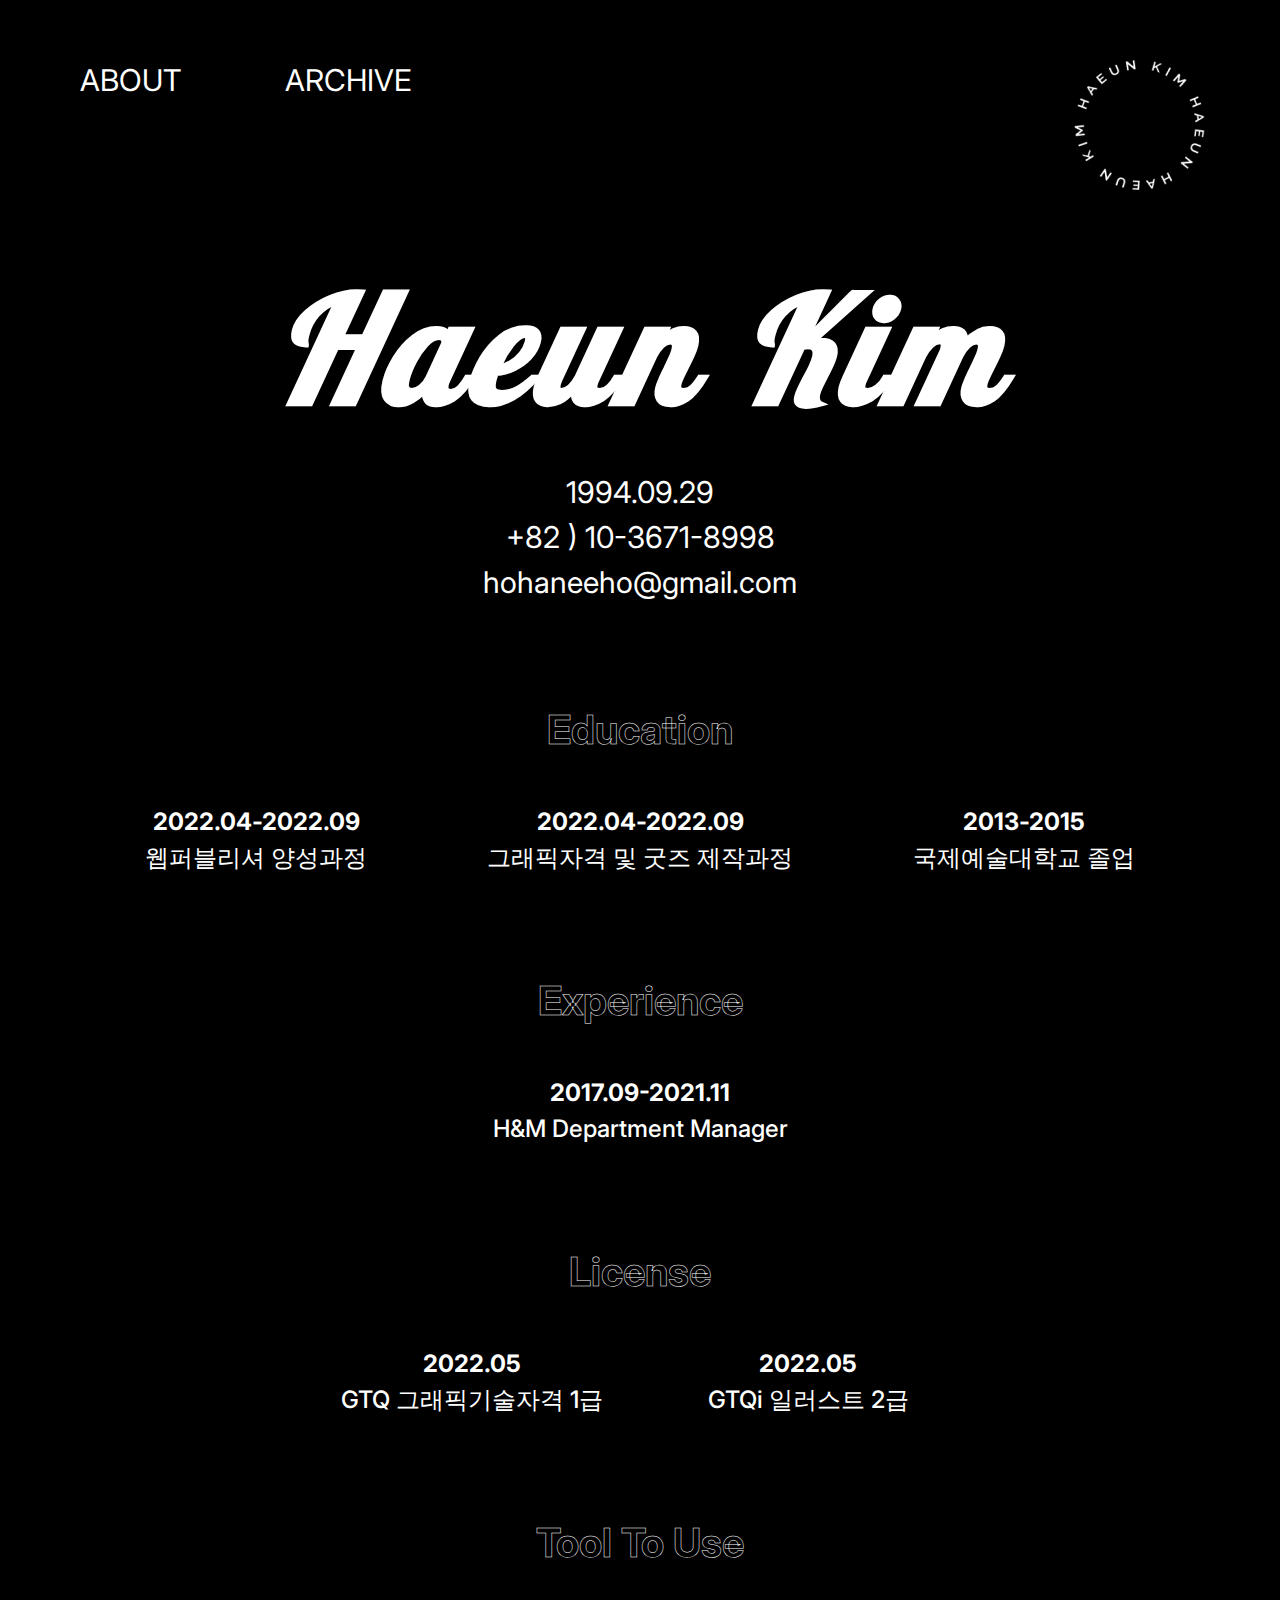
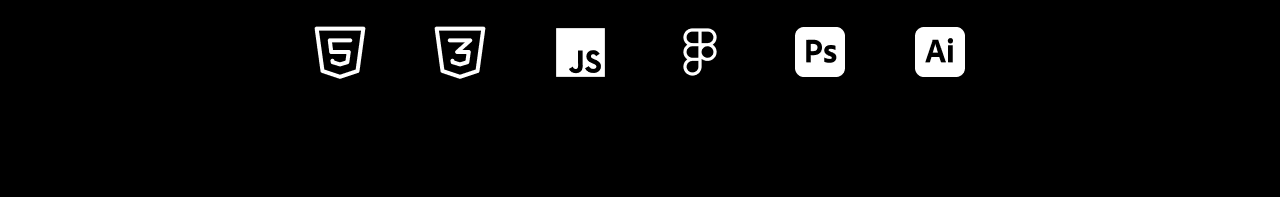
==== about.html @ b9f2c00f "Add files via upload" ====
<!DOCTYPE html>
<html lang="en">
<head>
    <meta charset="UTF-8">
    <meta http-equiv="X-UA-Compatible" content="IE=edge">
    <meta name="viewport" content="width=device-width, initial-scale=1.0">
    <title>ABOUT</title>
    <link rel="stylesheet" href="./css/about.css">
     <!-- 제이쿼리 CDN -->
     <script src="https://ajax.googleapis.com/ajax/libs/jquery/3.6.0/jquery.min.js"></script>
     <script src="./js/main.js"></script>
</head>
<body>

    <header>
        <nav>
            <a href="about.html">ABOUT</a>
            <a href="archive.html">ARCHIVE</a>
        </nav>

        <a href="index.html" class="logo"><img class="logoImg" src="./images/haeunkim.png" alt="하은김"></a>
    </header>

    
    <main>
        <div class="profile">
            <h1><i> Haeun Kim</i></h1>
        </div>

        <div class="info">
            <p>1994.09.29</p>
            <p><a href="tel:010-3671-8998"> +82 ) 10-3671-8998</a></p>
            <p><a href="mailto:hohaneeho@gmail.com">hohaneeho@gmail.com</a></p>
        </div>

        <section id="main-info">
            <div class="edc">
                <h2>Education</h2>
                <ul>
                    <li><span>2022.04-2022.09</span><br>
                        웹퍼블리셔 양성과정</li>
                    <li><span>2022.04-2022.09</span><br>
                        그래픽자격 및 굿즈 제작과정</li>
                    <li><span>2013-2015</span><br>
                        국제예술대학교 졸업</li>
       
                </ul>
            </div>
            <div class="ex">
                <h2>Experience</h2>
                <ul>
                    <li><span>2017.09-2021.11</span><br>
                        H&M Department Manager</li>
                
                </ul>
            </div>
            <div class="lc">
                <h2>License</h2>
                <ul>
                    <li><span>2022.05</span><br>
                        GTQ 그래픽기술자격 1급</li>
                    <li><span>2022.05</span><br>
                        GTQi 일러스트 2급</li>
                </ul>
            </div>
            <div class="tool">
                <h2>Tool To Use</h2>
                <ul>    
                    <li><img src="./images/icon-html.png" alt=""></li>
                    <li><img src="./images/icon-CSS.png" alt=""></li>
                    <li><img src="./images/icon-JS.png" alt=""></li>
                    <li><img src="./images/icon-figma.png" alt=""></li>
                    <li><img src="./images/icon-Ps.png" alt=""></li>
                    <li><img src="./images/icon-AI.png" alt=""></li>
             
                </ul>
            </div>
        </section>

  
    </main>

    <a href="#" id="back-to-top" title="Back to top"><img src="./images/BTT.png" alt="backtotop"></a>
    
    
   
  

   
</body>
</html>
---- css/about.css ----
@import url(./pc.css);

@import url('https://fonts.googleapis.com/css2?family=Lobster&display=swap');




main { 
    text-align: center;
    margin-bottom: 100px;
}


.profile { 
    width: 100%;
    height: 30vh;
    /* background-image: url(../images/profile.png);
    background-repeat: no-repeat;
    background-position: center center;
    background-size: contain; */
}

.profile h1 { 
    font-family: 'Lobster', 'cursive';
    font-size: 150px;
    transform: translate(0%, 50%);
    letter-spacing: 0.05em;
}

.info { 
    margin-top: 40px;
    
}

.info p { 
    font-family: 'Inter';
    font-size: 30px;
    line-height: 150%;
}



#main-info { 
    margin-top: 100px;
}

#main-info div { 
    margin-bottom: 100px;
}

#main-info ul { 
    display: flex;
    justify-content: center;
    align-items: center;
}

#main-info h2 { 
    font-weight: bold;
    font-size: 40px;
    padding-bottom: 50px;
    -webkit-text-stroke: 0.5px white;
    color: transparent;
}

#main-info li {
    font-size: 24px;
    font-weight: 500;
    line-height: 150%;
}


#main-info li span { 
    font-size: 24px;
    font-weight: bold;
}

.edc > ul > li  {
    width: 16em; 
}

.lc > ul > li { 
    width: 14em; 
}

.tool > ul > li {
    width: 5em; 
}
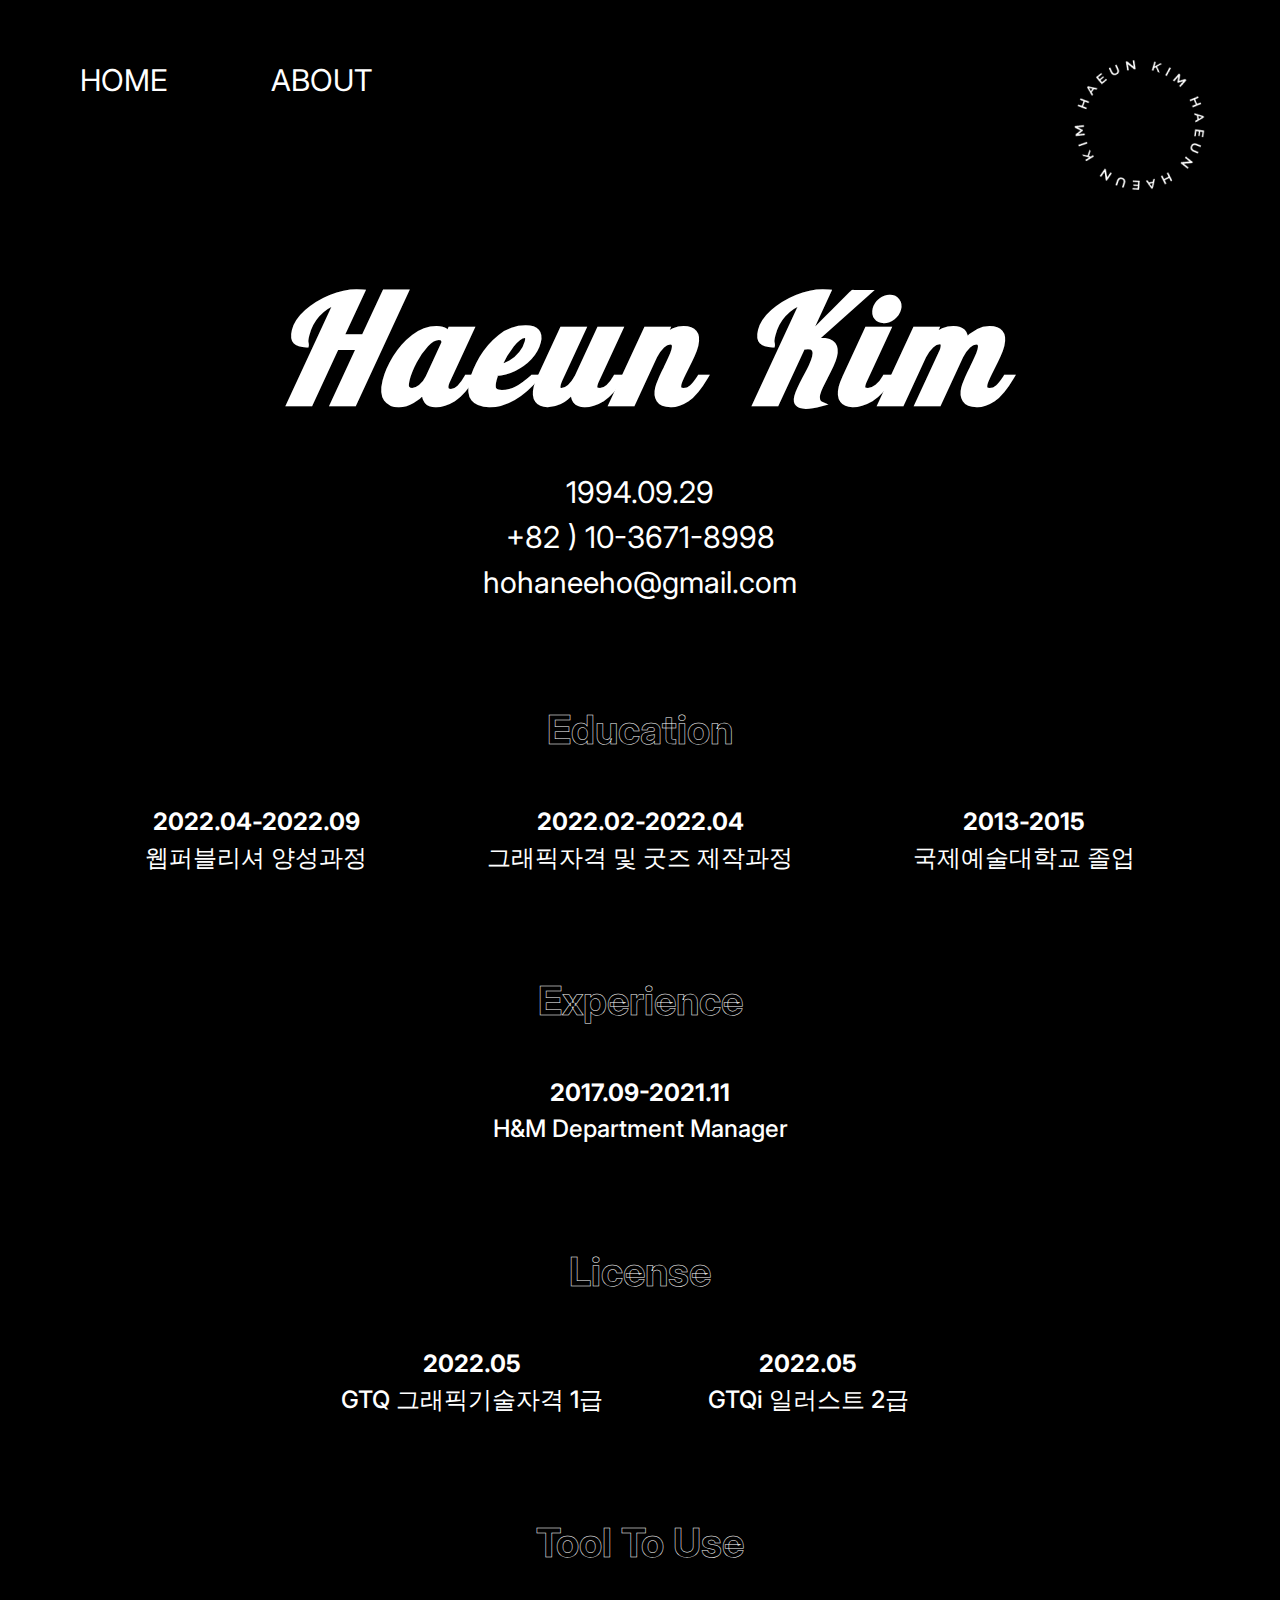
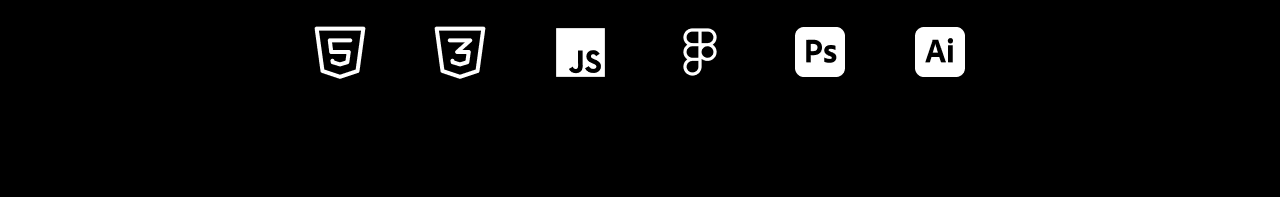
==== commit 2828892a: "Add files via upload" ====
--- a/about.html
+++ b/about.html
@@ -5,7 +5,18 @@
     <meta http-equiv="X-UA-Compatible" content="IE=edge">
     <meta name="viewport" content="width=device-width, initial-scale=1.0">
     <title>ABOUT</title>
-    <link rel="stylesheet" href="./css/about.css">
+        <!-- pc.ver 819px 부터 (큰화면)-->
+    <link 
+        rel="stylesheet" 
+        href="./css/about.css"
+        media="screen and (min-width: 819px)">
+
+    <!--mobile.ver 820px 부터(모바일화면)--> 
+    <link 
+        rel="stylesheet" 
+        href="./css/about-m.css"
+        media="screen and (max-width: 820px)">
+
      <!-- 제이쿼리 CDN -->
      <script src="https://ajax.googleapis.com/ajax/libs/jquery/3.6.0/jquery.min.js"></script>
      <script src="./js/main.js"></script>
@@ -14,8 +25,8 @@
 
     <header>
         <nav>
+            <a href="index.html">HOME</a>
             <a href="about.html">ABOUT</a>
-            <a href="archive.html">ARCHIVE</a>
         </nav>
 
         <a href="index.html" class="logo"><img class="logoImg" src="./images/haeunkim.png" alt="하은김"></a>
@@ -39,7 +50,7 @@
                 <ul>
                     <li><span>2022.04-2022.09</span><br>
                         웹퍼블리셔 양성과정</li>
-                    <li><span>2022.04-2022.09</span><br>
+                    <li><span>2022.02-2022.04 </span><br>
                         그래픽자격 및 굿즈 제작과정</li>
                     <li><span>2013-2015</span><br>
                         국제예술대학교 졸업</li>
--- a/css/about.css
+++ b/css/about.css
@@ -1,7 +1,51 @@
-@import url(./pc.css);
+@import url(./style.css);
 
 @import url('https://fonts.googleapis.com/css2?family=Lobster&display=swap');
 
+
+/* hedaer */ 
+
+
+header { 
+    width: 100%;
+    height: 160px;
+    display: flex;
+    justify-content: space-between;
+    align-items: center;
+    padding: 0 60px;
+}
+
+header nav a { 
+    font-size: 30px;
+    margin-right: 60px;
+    /* outline: 1px solid red; */
+    padding: 20px ;
+}
+
+header nav a:hover { 
+    background-image: url(../images/hoverImg.png);
+    background-position: center center;
+    background-repeat: no-repeat;
+    background-size: contain;
+}
+
+header .logo { 
+    height: 50%;
+}
+
+
+
+
+.logoImg {
+    animation: rotate_image 8s linear infinite;
+    transform-origin: 50% 50%;
+}
+
+@keyframes rotate_image{
+    100% {
+        transform: rotate(360deg);
+    }
+}
 
 
 
@@ -87,3 +131,17 @@
 }
 
 
+/* backtotop */
+
+#back-to-top { 
+    position: fixed;
+    bottom: 60px;
+    right: 100px;
+    z-index: 1;
+    opacity: 0.5;
+}
+
+
+#back-to-top:hover {
+    opacity: 1;
+  }--- a/css/about-m.css
+++ b/css/about-m.css
@@ -0,0 +1,184 @@
+@import url(./style.css);
+
+@import url('https://fonts.googleapis.com/css2?family=Lobster&display=swap');
+
+
+/* hedaer */ 
+
+
+header { 
+    width: 100%;
+    height: 100px;
+    /* outline: 1px solid tan; */
+}
+
+header nav { 
+    height: 100%;
+    display: flex;
+    justify-content: space-around;
+    align-items: center;
+}
+
+header nav a { 
+    font-size: 24px;
+    /* outline: 1px solid red; */
+    padding: 10px 40px;
+}
+
+header nav a:hover { 
+    background-image: url(../images/hoverImg.png);
+    background-position: center center;
+    background-repeat: no-repeat;
+    background-size: contain;
+}
+
+
+.logoImg {
+    display: none;
+}
+
+
+/* MAIN */
+
+
+main { 
+    text-align: center;
+    margin-bottom: 100px;
+}
+
+
+.profile { 
+    width: 100%;
+    height:calc(70vh - 100px);
+    text-align: center;
+    display: flex;
+    justify-content: center;
+    align-items: center;
+    /* background-image: url(../images/profile.png);
+    background-repeat: no-repeat;
+    background-position: center center;
+    background-size: contain; */
+}
+
+.profile h1 { 
+    font-family: 'Lobster', 'cursive';
+    font-size: 100px;
+    /* transform: translate(0%, 100%); */
+    letter-spacing: 0.05em;
+}
+
+.info { 
+    margin-top: 40px;
+    
+}
+
+.info p { 
+    font-family: 'Inter';
+    font-size: 24px;
+    line-height: 150%;
+}
+
+
+
+#main-info { 
+    margin-top: 100px;
+}
+
+#main-info div { 
+    margin-bottom: 100px;
+}
+
+#main-info ul { 
+    height: 100%;
+    /* outline: 1px solid red; */
+    display: flex;
+    flex-direction: column;
+    justify-content: space-between;
+    align-items: center;
+}
+
+
+#main-info h2 { 
+    font-weight: bold;
+    font-size: 40px;
+    padding-bottom: 50px;
+    -webkit-text-stroke: 0.5px white;
+    color: transparent;
+}
+
+#main-info li {
+    font-size: 20px;
+    font-weight: 500;
+    line-height: 150%;
+    margin-bottom: 20px;
+}
+
+
+#main-info li span { 
+    font-size: 24px;
+    font-weight: bold;
+}
+
+.edc > ul > li  {
+    width: 16em; 
+}
+
+.lc > ul > li { 
+    width: 14em; 
+}
+
+#main-info .tool  { 
+    width: 100%;
+    display: flex;
+    flex-direction: column;
+    align-items: center;
+}
+
+
+
+
+#main-info .tool > ul {
+    width: 70%;
+    display: flex;
+    align-items: center;
+    justify-content: space-around;
+    flex-direction: row;
+    flex-wrap: wrap;
+    /* gap: 20px; */
+    text-align: center;
+    /* outline: 1px solid tan; */
+}
+
+
+#main-info .tool > ul > li{ 
+   margin-bottom: 0;
+   width: 33.33%;
+}
+
+
+
+/* backtotop */
+
+
+#back-to-top img { 
+    width: 60%;
+}
+
+#back-to-top { 
+    /* outline: 1px solid red; */
+    position: fixed;
+    bottom: 30px;
+    right: 30px;
+    z-index: 1;
+    opacity: 0.5;
+    text-align: right;
+}
+
+
+#back-to-top:hover {
+    opacity: 1;
+  }
+
+
+
+
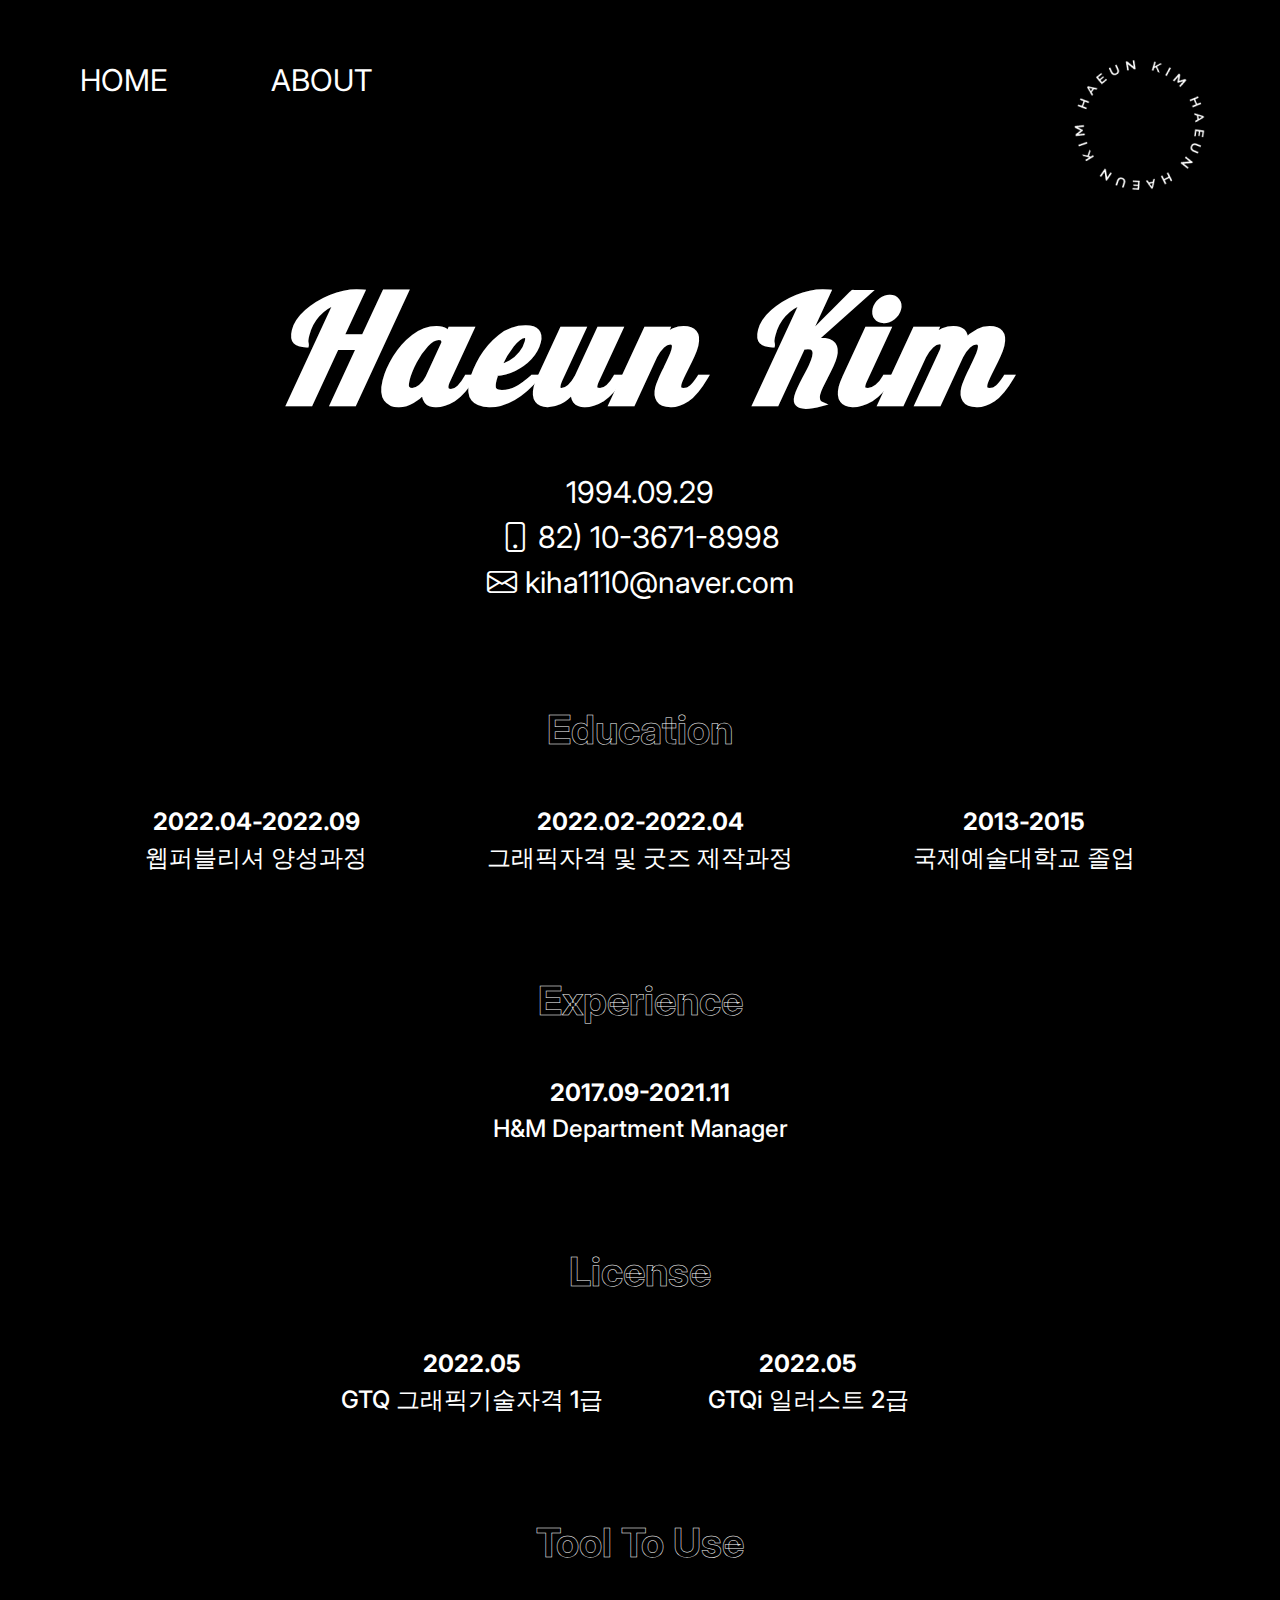
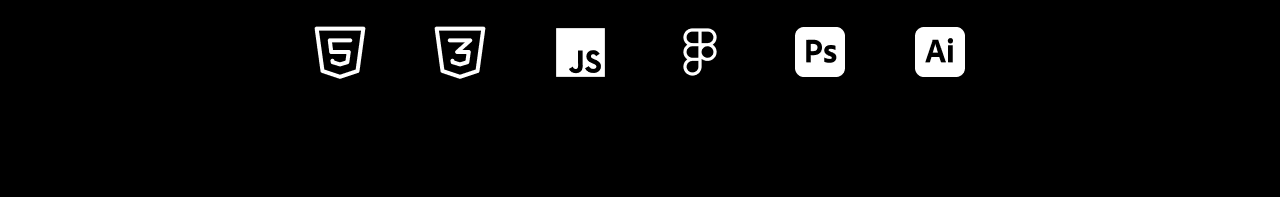
==== commit e11a89f4: "Add files via upload" ====
--- a/about.html
+++ b/about.html
@@ -39,9 +39,9 @@
         </div>
 
         <div class="info">
-            <p>1994.09.29</p>
-            <p><a href="tel:010-3671-8998"> +82 ) 10-3671-8998</a></p>
-            <p><a href="mailto:hohaneeho@gmail.com">hohaneeho@gmail.com</a></p>
+            <p> 1994.09.29</p>
+            <p class="phone"><a href="tel:010-3671-8998"><i class="bi bi-phone"></i> 82) 10-3671-8998</a></p>
+            <p class="e-mail"><a href="mailto:kiha1110@naver.com"><i class="bi bi-envelope"></i> kiha1110@naver.com</a></p>
         </div>
 
         <section id="main-info">
--- a/css/about.css
+++ b/css/about.css
@@ -80,8 +80,16 @@
     font-family: 'Inter';
     font-size: 30px;
     line-height: 150%;
+
 }
 
+.info .phone:hover a { 
+    color: #0071e3;
+}
+
+.info .e-mail:hover a { 
+    color: #03c75a;
+}
 
 
 #main-info { 
--- a/css/about-m.css
+++ b/css/about-m.css
@@ -76,6 +76,14 @@
     font-family: 'Inter';
     font-size: 24px;
     line-height: 150%;
+}
+
+.info .phone:hover a { 
+    color: #0071e3;
+}
+
+.info .e-mail:hover a { 
+    color: #03c75a;
 }
 
 
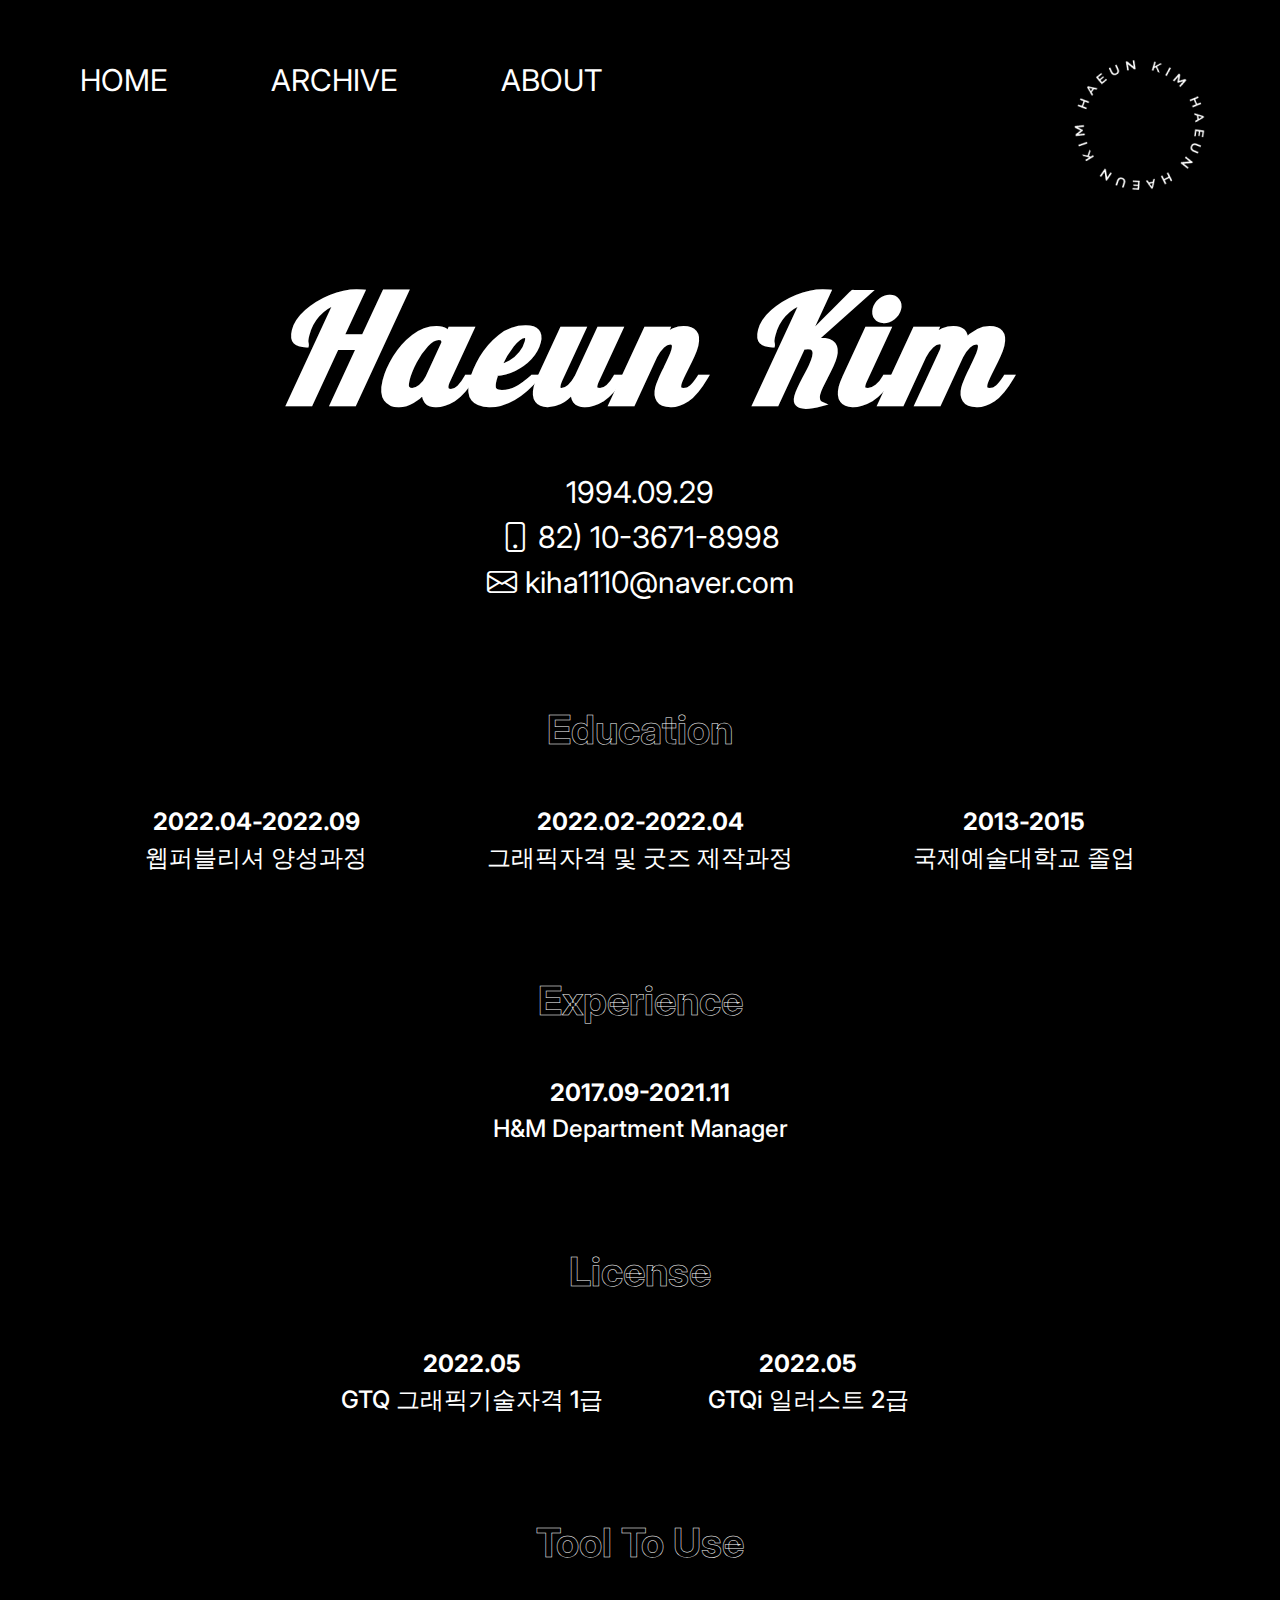
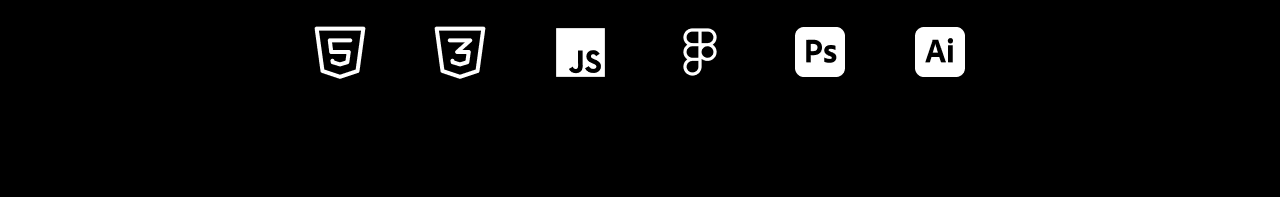
==== commit 49f64e53: "archive추가" ====
--- a/about.html
+++ b/about.html
@@ -26,6 +26,7 @@
     <header>
         <nav>
             <a href="index.html">HOME</a>
+            <a href="archive.html">ARCHIVE</a>
             <a href="about.html">ABOUT</a>
         </nav>
 
--- a/css/about.css
+++ b/css/about.css
@@ -23,10 +23,9 @@
 }
 
 header nav a:hover { 
-    background-image: url(../images/hoverImg.png);
-    background-position: center center;
-    background-repeat: no-repeat;
-    background-size: contain;
+    border: 1px solid #fff;
+    border-radius: 50%;
+    padding: 10px 20px;
 }
 
 header .logo { 
--- a/css/about-m.css
+++ b/css/about-m.css
@@ -1,6 +1,10 @@
+/* mobile.css */
+
+
 @import url(./style.css);
+@import url('https://fonts.googleapis.com/css2?family=Lobster&display=swap');
 
-@import url('https://fonts.googleapis.com/css2?family=Lobster&display=swap');
+
 
 
 /* hedaer */ 
@@ -13,6 +17,7 @@
 }
 
 header nav { 
+    width: 100%;
     height: 100%;
     display: flex;
     justify-content: space-around;
@@ -22,20 +27,19 @@
 header nav a { 
     font-size: 24px;
     /* outline: 1px solid red; */
-    padding: 10px 40px;
 }
 
 header nav a:hover { 
-    background-image: url(../images/hoverImg.png);
-    background-position: center center;
-    background-repeat: no-repeat;
-    background-size: contain;
+    border: 1px solid #fff;
+    border-radius: 50%;
+    padding: 10px 20px;
 }
 
 
 .logoImg {
     display: none;
 }
+
 
 
 /* MAIN */
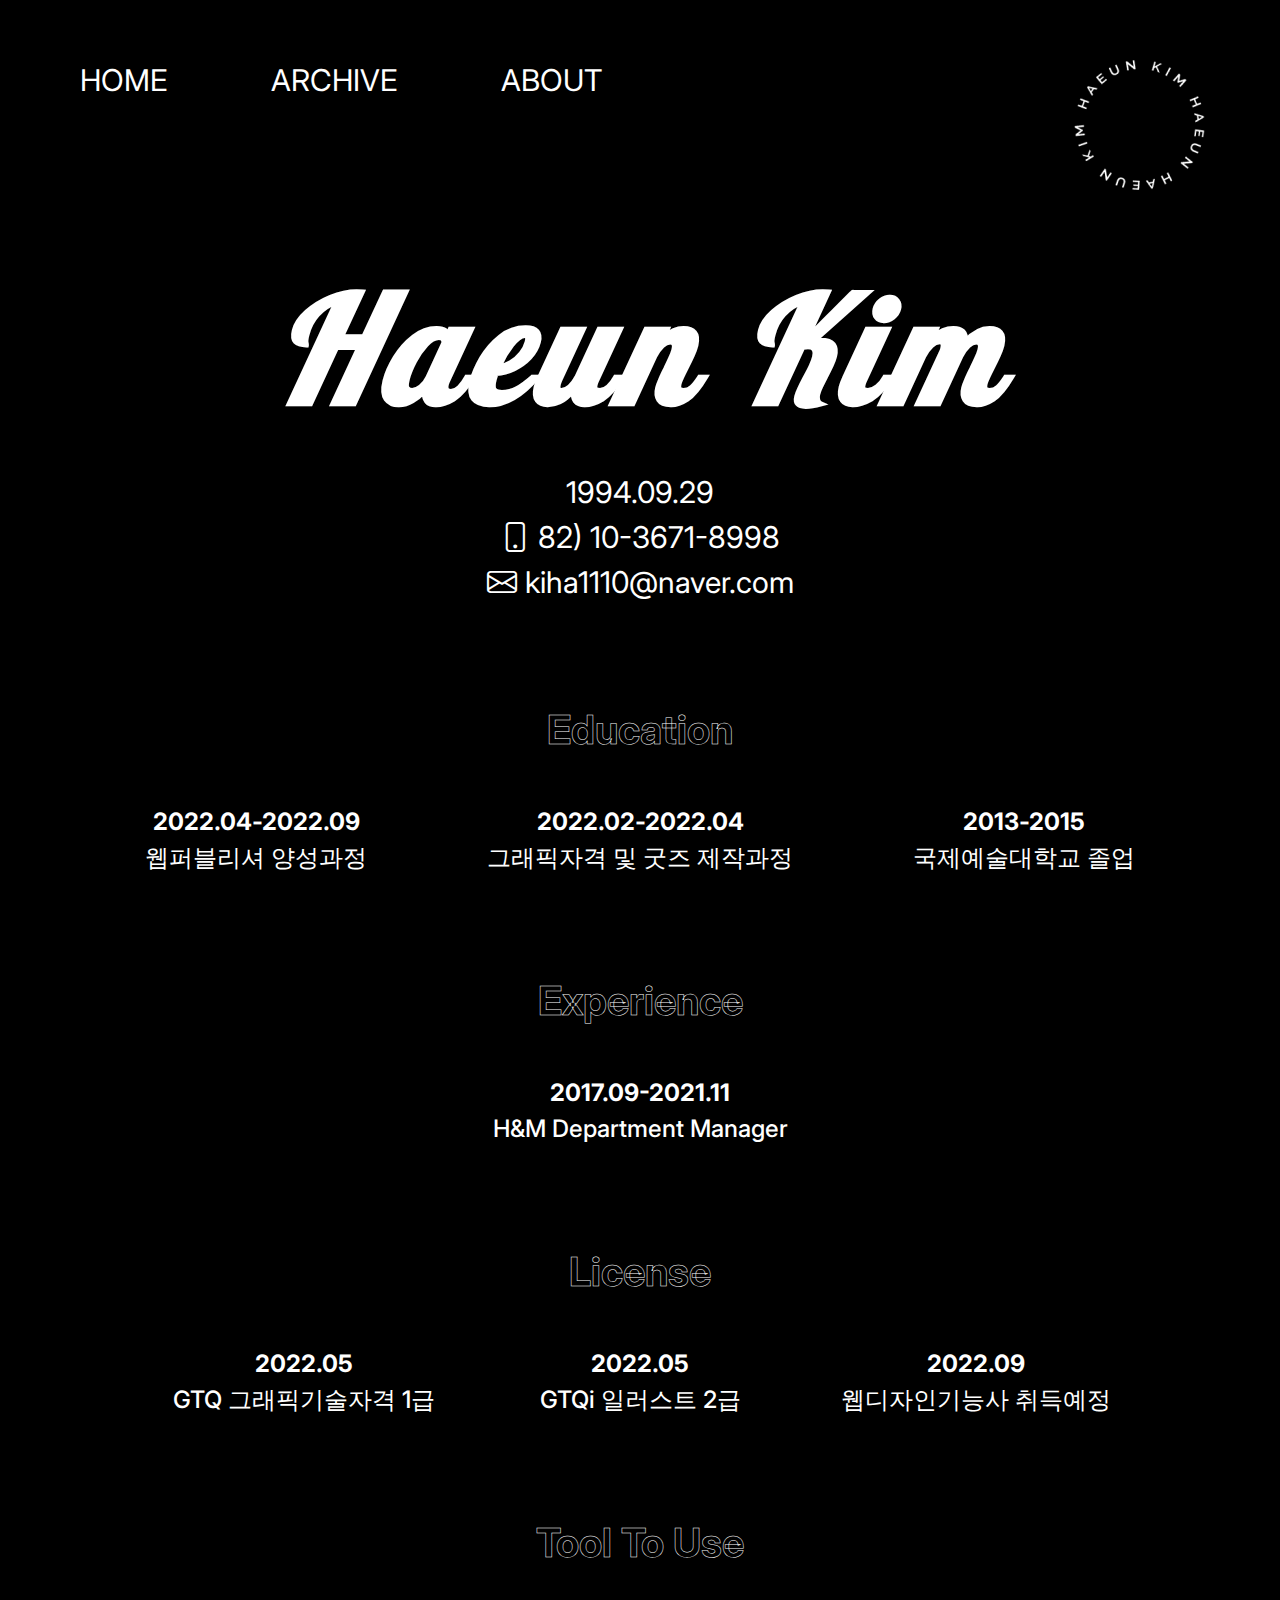
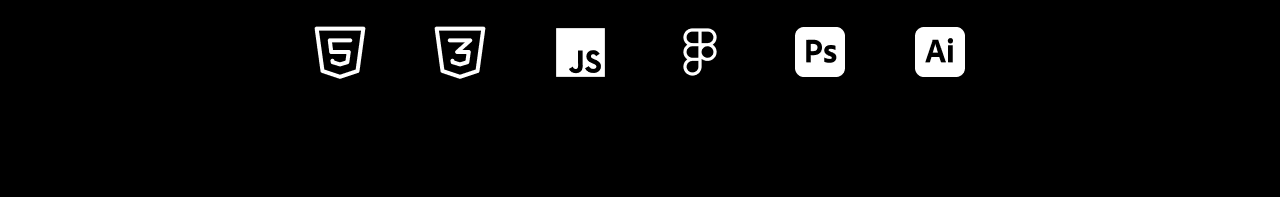
==== commit 82d5c592: "Add files via upload" ====
--- a/about.html
+++ b/about.html
@@ -73,6 +73,8 @@
                         GTQ 그래픽기술자격 1급</li>
                     <li><span>2022.05</span><br>
                         GTQi 일러스트 2급</li>
+                    <li><span>2022.09</span><br>
+                        웹디자인기능사 취득예정</li>
                 </ul>
             </div>
             <div class="tool">
@@ -92,8 +94,8 @@
   
     </main>
 
-    <a href="#" id="back-to-top" title="Back to top"><img src="./images/BTT.png" alt="backtotop"></a>
-    
+  
+    <a href="#" id="back-to-top" title="Back to top"><i class="bi bi-arrow-up-circle"></i></a>
     
    
   
--- a/css/about.css
+++ b/css/about.css
@@ -138,6 +138,7 @@
 }
 
 
+
 /* backtotop */
 
 #back-to-top { 
@@ -149,6 +150,11 @@
 }
 
 
+#back-to-top  i { 
+    font-size: 60px;
+}
+
+
 #back-to-top:hover {
     opacity: 1;
-  }+  }
--- a/css/about-m.css
+++ b/css/about-m.css
@@ -169,12 +169,10 @@
 
 
 
+
 /* backtotop */
 
 
-#back-to-top img { 
-    width: 60%;
-}
 
 #back-to-top { 
     /* outline: 1px solid red; */
@@ -186,6 +184,9 @@
     text-align: right;
 }
 
+#back-to-top  i { 
+    font-size: 50px;
+}
 
 #back-to-top:hover {
     opacity: 1;
@@ -193,4 +194,3 @@
 
 
 
-
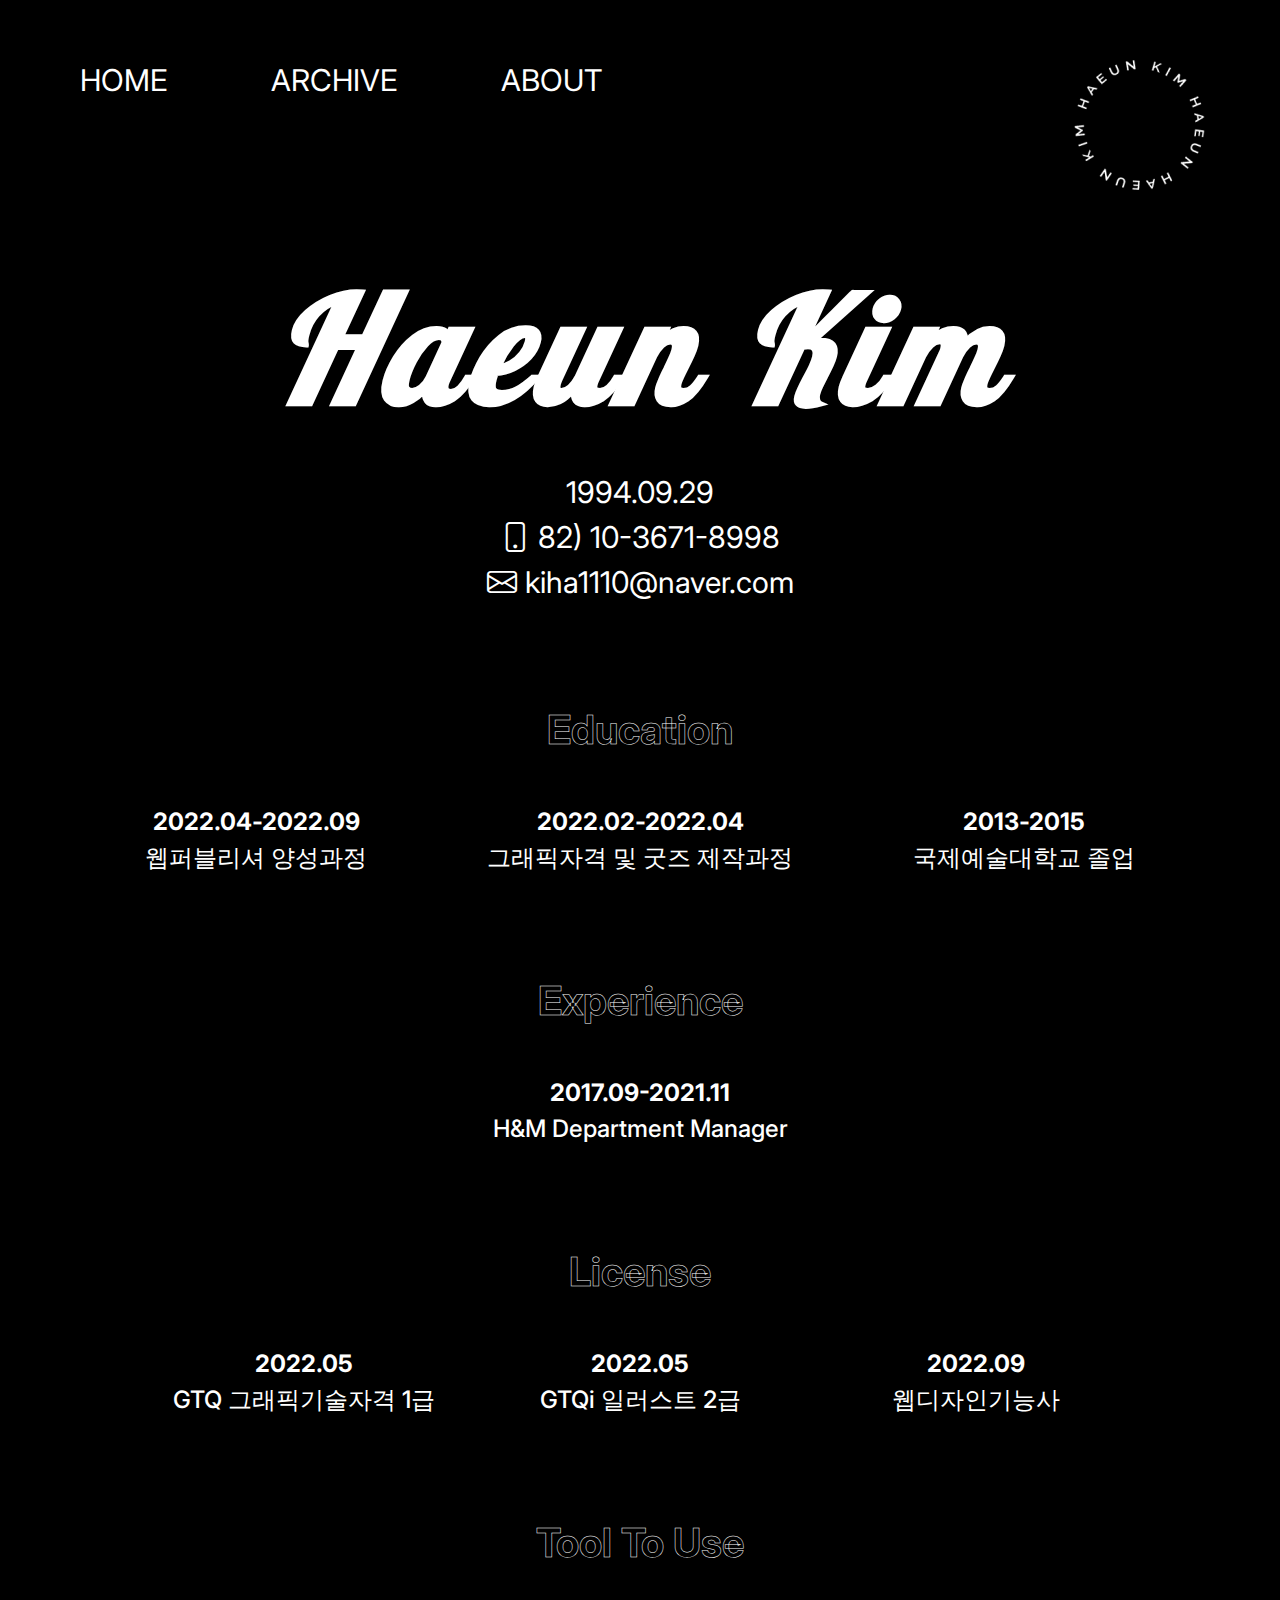
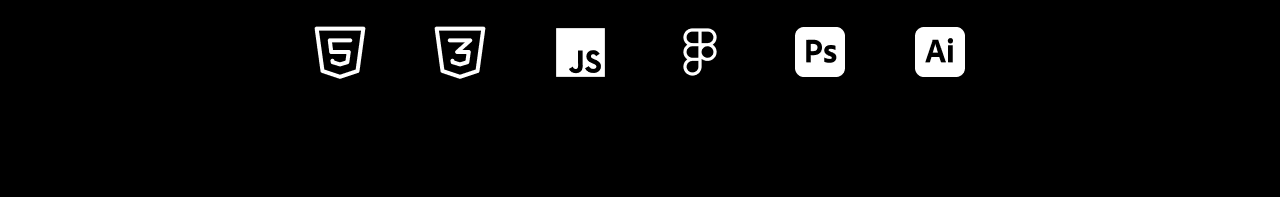
==== commit 682c408d: "Add files via upload" ====
--- a/about.html
+++ b/about.html
@@ -74,7 +74,7 @@
                     <li><span>2022.05</span><br>
                         GTQi 일러스트 2급</li>
                     <li><span>2022.09</span><br>
-                        웹디자인기능사 취득예정</li>
+                        웹디자인기능사</li>
                 </ul>
             </div>
             <div class="tool">
--- a/css/about.css
+++ b/css/about.css
@@ -153,6 +153,9 @@
 #back-to-top  i { 
     font-size: 60px;
 }
+#back-to-top  i.on { 
+    color: #000;
+}
 
 
 #back-to-top:hover {
--- a/css/about-m.css
+++ b/css/about-m.css
@@ -187,10 +187,12 @@
 #back-to-top  i { 
     font-size: 50px;
 }
+#back-to-top  i.on { 
+    color: #000;
+}
 
 #back-to-top:hover {
     opacity: 1;
   }
 
 
-
